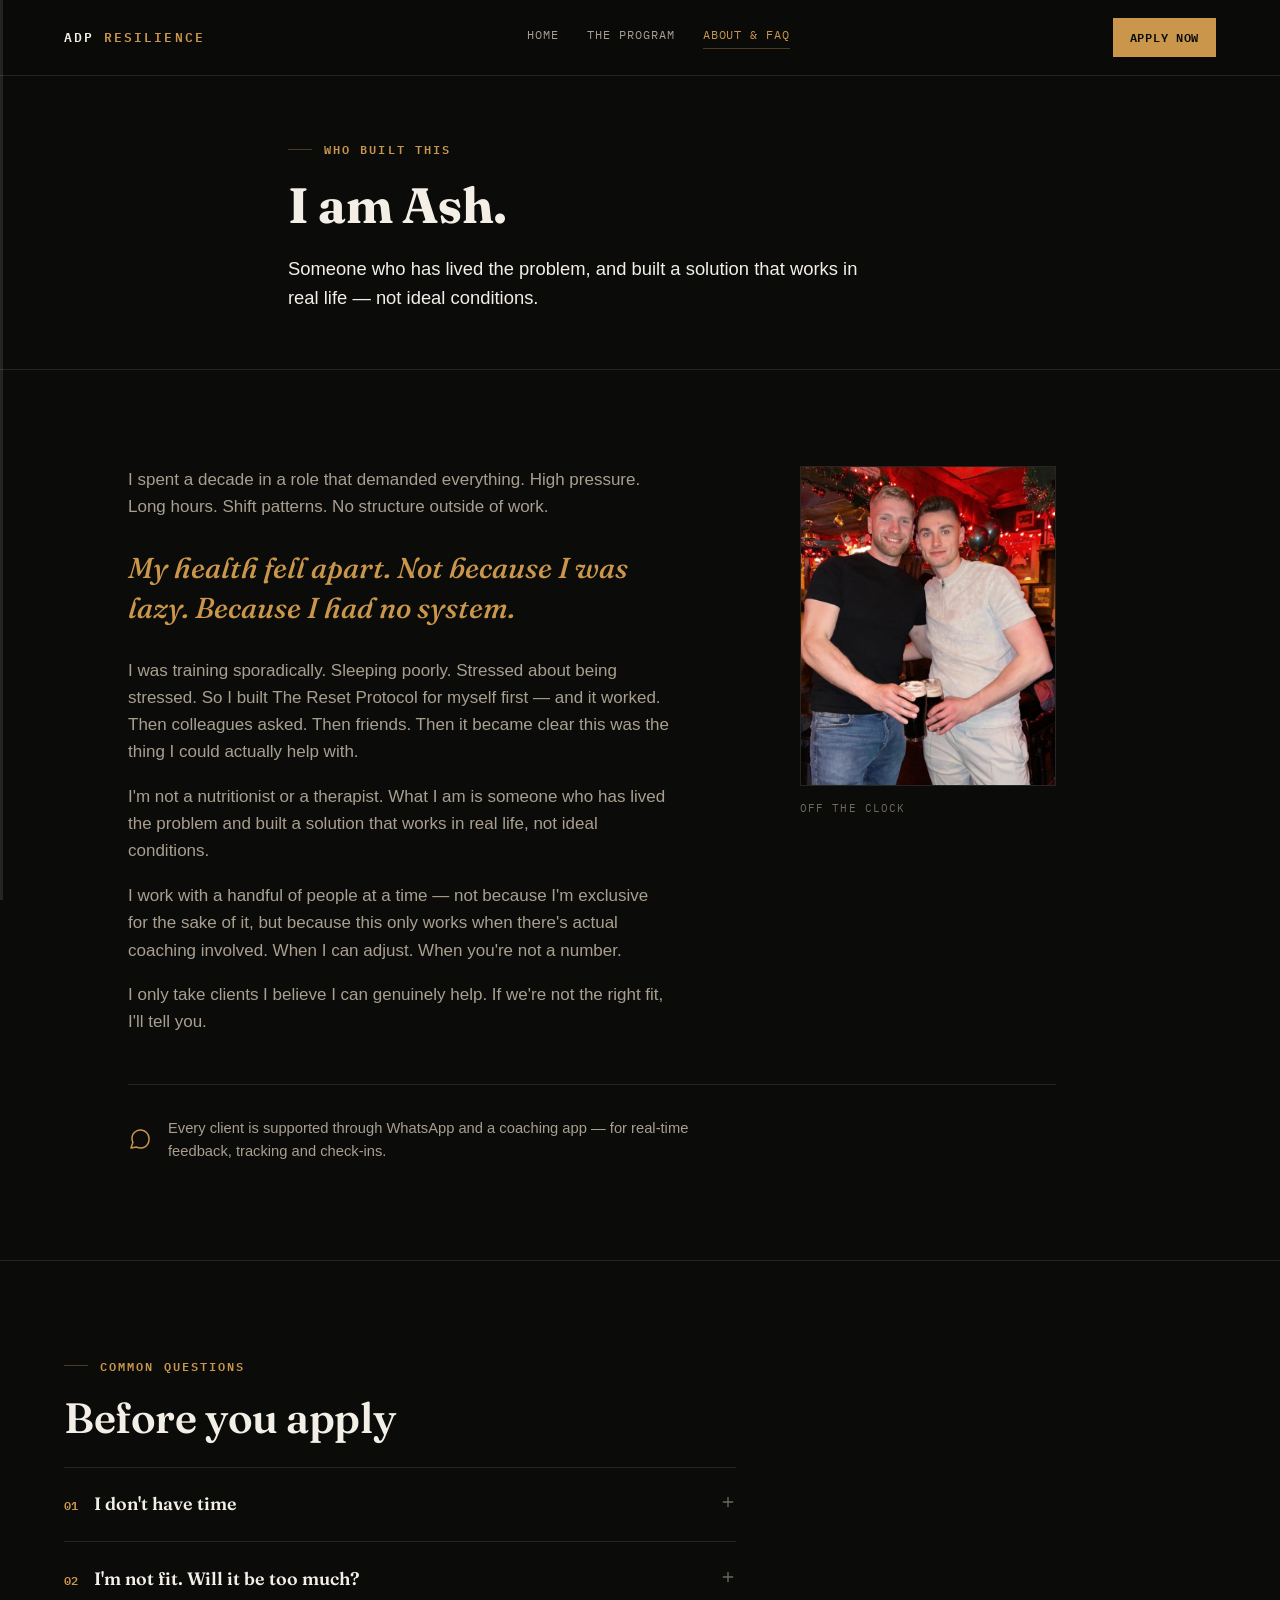
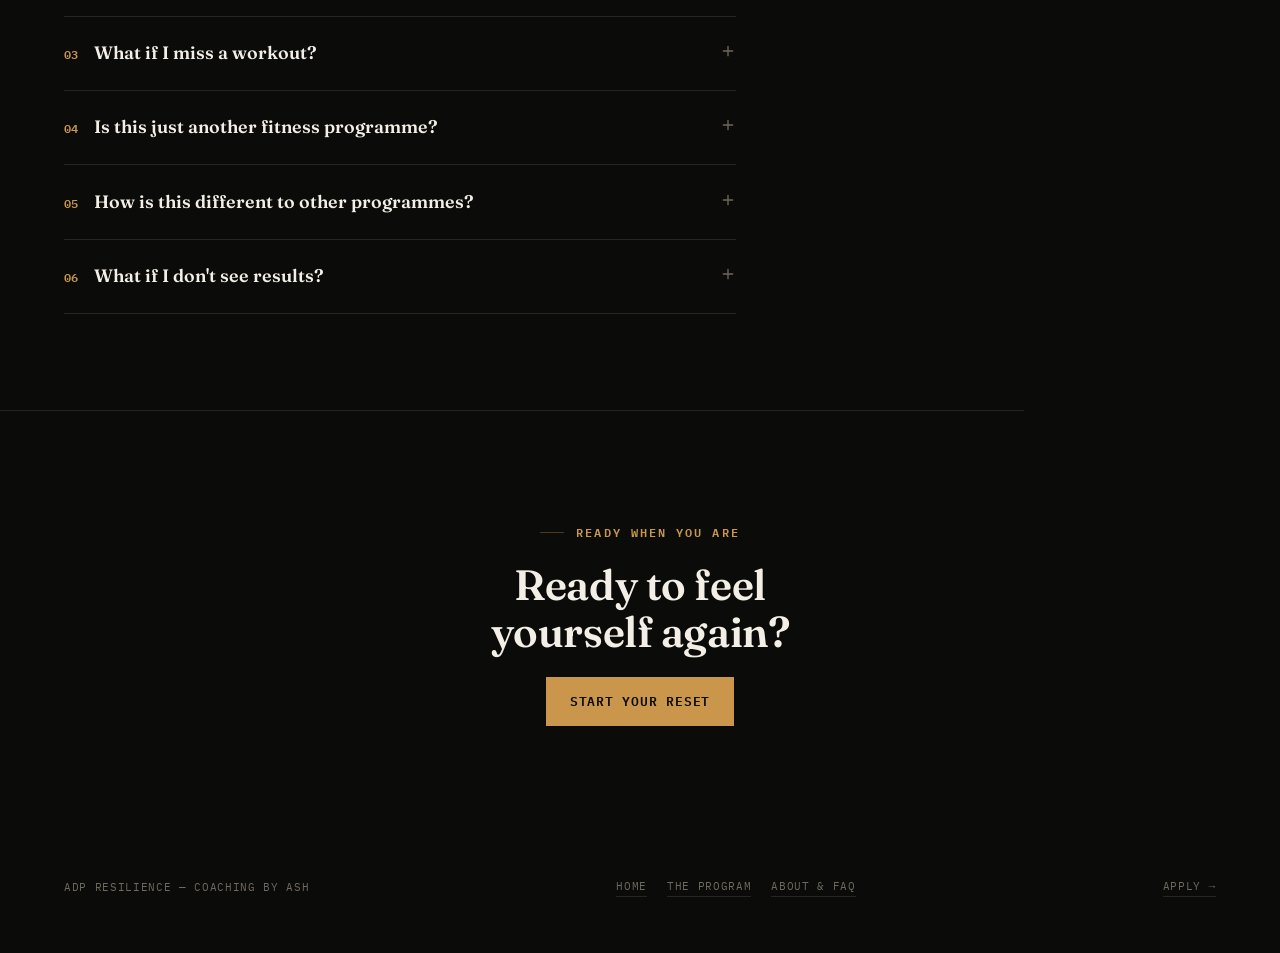
==== about.html @ 6385ed0d "Rebuild as a 3-page static site: home, program, about & FAQ Restructured the original single-page Ca" ====
<!doctype html>
<html lang="en">
<head>
<meta charset="utf-8">
<meta name="viewport" content="width=device-width, initial-scale=1">
<title>About &amp; FAQ — ADP Resilience</title>
<meta name="description" content="Why Ash built The Reset Protocol, how clients are supported, and answers to the questions people ask before applying.">
<link rel="icon" type="image/svg+xml" href="assets/favicon.svg">
<link rel="stylesheet" href="assets/style.css">
</head>
<body>

<div id="rail" aria-hidden="true"><div id="rail-fill"></div></div>

<header class="nav">
  <a class="wordmark" href="index.html">ADP <span>RESILIENCE</span></a>
  <nav class="nav-links">
    <a href="index.html">Home</a>
    <a href="program.html">The Program</a>
    <a href="about.html" aria-current="page">About &amp; FAQ</a>
  </nav>
  <a class="btn btn-solid btn-small" href="https://elemental-case-751.notion.site/449fcb160bcc4b3e9f7b949beee46282?pvs=105" target="_blank" rel="noopener">Apply Now</a>
</header>

<main>

  <section class="page-head">
    <div class="section-inner">
      <p class="eyebrow">Who Built This</p>
      <h1>I am Ash.</h1>
      <p class="lede">Someone who has lived the problem, and built a solution that works in real life — not ideal conditions.</p>
    </div>
  </section>

  <section class="section" id="about">
    <div class="section-inner wide">
      <div class="about-grid">
        <div>
          <p>I spent a decade in a role that demanded everything. High pressure. Long hours. Shift patterns. No structure outside of work.</p>
          <p class="pull">My health fell apart. Not because I was lazy. Because I had no system.</p>
          <p>I was training sporadically. Sleeping poorly. Stressed about being stressed. So I built The Reset Protocol for myself first — and it worked. Then colleagues asked. Then friends. Then it became clear this was the thing I could actually help with.</p>
          <p>I'm not a nutritionist or a therapist. What I am is someone who has lived the problem and built a solution that works in real life, not ideal conditions.</p>
          <p>I work with a handful of people at a time — not because I'm exclusive for the sake of it, but because this only works when there's actual coaching involved. When I can adjust. When you're not a number.</p>
          <p>I only take clients I believe I can genuinely help. If we're not the right fit, I'll tell you.</p>
        </div>
        <div>
          <div class="about-photo"><img src="assets/images/ash-pub.jpg" alt="Ash off the clock, with a friend"></div>
          <p class="about-photo-cap">Off the clock</p>
        </div>
      </div>

      <div class="support-strip">
        <svg viewBox="0 0 24 24" fill="none" stroke="currentColor" stroke-width="1.5"><path d="M21 11.5a8.38 8.38 0 01-.9 3.8 8.5 8.5 0 01-7.6 4.7 8.38 8.38 0 01-3.8-.9L3 20l1.9-5.7a8.38 8.38 0 01-.9-3.8 8.5 8.5 0 014.7-7.6 8.38 8.38 0 013.8-.9h.5a8.48 8.48 0 018 8v.5z" stroke-linecap="round" stroke-linejoin="round"/></svg>
        <p>Every client is supported through WhatsApp and a coaching app — for real-time feedback, tracking and check-ins.</p>
      </div>
    </div>
  </section>

  <section class="section wide" id="faq">
    <div class="section-inner wide">
      <p class="eyebrow">Common Questions</p>
      <h2>Before you apply</h2>
      <div class="faq">
        <details>
          <summary><span class="q-no">01</span><span>I don't have time</span><svg class="chev" viewBox="0 0 24 24" fill="none" stroke="currentColor" stroke-width="2"><path d="M12 5v14M5 12h14" stroke-linecap="round"/></svg></summary>
          <p class="a">Most people find they have more time — because they're sleeping better and wasting less energy on scattered thinking.</p>
        </details>
        <details>
          <summary><span class="q-no">02</span><span>I'm not fit. Will it be too much?</span><svg class="chev" viewBox="0 0 24 24" fill="none" stroke="currentColor" stroke-width="2"><path d="M12 5v14M5 12h14" stroke-linecap="round"/></svg></summary>
          <p class="a">The Reset Protocol scales to you. If you haven't trained in years, we start there — you progress at your pace.</p>
        </details>
        <details>
          <summary><span class="q-no">03</span><span>What if I miss a workout?</span><svg class="chev" viewBox="0 0 24 24" fill="none" stroke="currentColor" stroke-width="2"><path d="M12 5v14M5 12h14" stroke-linecap="round"/></svg></summary>
          <p class="a">You'll miss things. Everyone does. One missed session doesn't restart the clock — consistency over perfection. We adjust and keep moving.</p>
        </details>
        <details>
          <summary><span class="q-no">04</span><span>Is this just another fitness programme?</span><svg class="chev" viewBox="0 0 24 24" fill="none" stroke="currentColor" stroke-width="2"><path d="M12 5v14M5 12h14" stroke-linecap="round"/></svg></summary>
          <p class="a">No. This is a system for how you live. Movement is part of it. Sleep structure is part of it. Stress management is part of it. It's about function.</p>
        </details>
        <details>
          <summary><span class="q-no">05</span><span>How is this different to other programmes?</span><svg class="chev" viewBox="0 0 24 24" fill="none" stroke="currentColor" stroke-width="2"><path d="M12 5v14M5 12h14" stroke-linecap="round"/></svg></summary>
          <p class="a">You're not following a generic template. You're working with someone who adjusts it to your life, your schedule, your actual situation. The coaching is the difference.</p>
        </details>
        <details>
          <summary><span class="q-no">06</span><span>What if I don't see results?</span><svg class="chev" viewBox="0 0 24 24" fill="none" stroke="currentColor" stroke-width="2"><path d="M12 5v14M5 12h14" stroke-linecap="round"/></svg></summary>
          <p class="a">You will — you're working with a coach who has the knowledge, and who cares.</p>
        </details>
      </div>
    </div>
  </section>

  <section class="section final" id="apply">
    <div class="section-inner">
      <p class="eyebrow" style="justify-content:center">Ready When You Are</p>
      <h2>Ready to feel yourself again?</h2>
      <div class="cta-row">
        <a class="btn btn-solid" href="https://elemental-case-751.notion.site/449fcb160bcc4b3e9f7b949beee46282?pvs=105" target="_blank" rel="noopener">Start your reset</a>
      </div>
    </div>
  </section>

</main>

<footer>
  <span>ADP Resilience — Coaching by Ash</span>
  <nav>
    <a href="index.html">Home</a>
    <a href="program.html">The Program</a>
    <a href="about.html">About &amp; FAQ</a>
  </nav>
  <a href="https://elemental-case-751.notion.site/449fcb160bcc4b3e9f7b949beee46282?pvs=105" target="_blank" rel="noopener">Apply →</a>
</footer>

<script src="assets/script.js"></script>
</body>
</html>
---- assets/style.css ----
/* ADP Resilience — The Reset Protocol
   Shared stylesheet for index.html / program.html / about.html */

@font-face {
  font-family: 'Fraunces Var';
  font-style: normal;
  font-weight: 600 900;
  font-display: swap;
  src: url('fonts/fraunces-var.woff2') format('woff2');
}
@font-face {
  font-family: 'Fraunces Var';
  font-style: italic;
  font-weight: 500;
  font-display: swap;
  src: url('fonts/fraunces-500i.woff2') format('woff2');
}
@font-face {
  font-family: 'Plex Mono';
  font-style: normal;
  font-weight: 400;
  font-display: swap;
  src: url('fonts/plexmono-400.woff2') format('woff2');
}
@font-face {
  font-family: 'Plex Mono';
  font-style: normal;
  font-weight: 500;
  font-display: swap;
  src: url('fonts/plexmono-500.woff2') format('woff2');
}
@font-face {
  font-family: 'Plex Mono';
  font-style: normal;
  font-weight: 600;
  font-display: swap;
  src: url('fonts/plexmono-600.woff2') format('woff2');
}

:root{
  --bg: #0b0b0a;
  --bg-raised: #16140f;
  --ink: #f3efe7;
  --ink-soft: #a89f8f;
  --ink-faint: #6f6a5f;
  --accent: #c9964b;
  --accent-soft: rgba(201,150,75,0.14);
  --accent-line: rgba(201,150,75,0.35);
  --line: rgba(243,239,231,0.11);
  --good: #7f9a72;
  --bad: #b56a4d;

  --font-display: 'Fraunces Var', 'Iowan Old Style', Georgia, serif;
  --font-body: -apple-system, BlinkMacSystemFont, 'Segoe UI', 'Helvetica Neue', Arial, sans-serif;
  --font-mono: 'Plex Mono', ui-monospace, SFMono-Regular, Menlo, Consolas, monospace;

  --measure: 38rem;
  --edge: clamp(1.5rem, 5vw, 4.5rem);
}

*,*::before,*::after{ box-sizing: border-box; }
html{ scroll-behavior: smooth; }
@media (prefers-reduced-motion: reduce){
  html{ scroll-behavior: auto; }
  *{ animation-duration: 0.001ms !important; animation-iteration-count: 1 !important; transition-duration: 0.001ms !important; }
}

body{
  margin: 0;
  background: var(--bg);
  color: var(--ink);
  font-family: var(--font-body);
  font-size: 1.0625rem;
  line-height: 1.6;
  -webkit-font-smoothing: antialiased;
  overflow-x: hidden;
}

img{ max-width: 100%; display: block; }
a{ color: inherit; }
::selection{ background: var(--accent); color: #0b0b0a; }

a:focus-visible, button:focus-visible, summary:focus-visible{
  outline: 2px solid var(--accent);
  outline-offset: 3px;
}

/* ---------- progress rail ---------- */
#rail{ position: fixed; top: 0; left: 0; width: 3px; height: 100%; background: var(--line); z-index: 60; }
#rail-fill{ width: 100%; height: 0%; background: var(--accent); transition: height 0.08s linear; }

/* ---------- nav ---------- */
header.nav{
  position: sticky;
  top: 0;
  z-index: 50;
  display: flex;
  align-items: center;
  justify-content: space-between;
  gap: 1.5rem;
  padding: 1.1rem var(--edge);
  background: rgba(11,11,10,0.86);
  backdrop-filter: blur(10px);
  border-bottom: 1px solid var(--line);
}
.wordmark{
  font-family: var(--font-mono);
  font-weight: 600;
  font-size: 0.8rem;
  letter-spacing: 0.16em;
  text-transform: uppercase;
  text-decoration: none;
  white-space: nowrap;
}
.wordmark span{ color: var(--accent); }

.nav-links{
  display: flex;
  gap: 1.75rem;
  font-family: var(--font-mono);
  font-size: 0.74rem;
  letter-spacing: 0.08em;
  text-transform: uppercase;
  margin: 0 auto;
}
.nav-links a{
  text-decoration: none;
  color: var(--ink-soft);
  padding-bottom: 0.2rem;
  border-bottom: 1px solid transparent;
  transition: color 0.2s ease, border-color 0.2s ease;
}
.nav-links a:hover{ color: var(--ink); }
.nav-links a[aria-current="page"]{ color: var(--accent); border-color: var(--accent-line); }

@media (max-width: 680px){ .nav-links{ display: none; } }

.btn{
  display: inline-flex;
  align-items: center;
  gap: 0.5rem;
  font-family: var(--font-mono);
  font-weight: 600;
  font-size: 0.8rem;
  letter-spacing: 0.06em;
  text-transform: uppercase;
  text-decoration: none;
  padding: 0.85rem 1.4rem;
  border: 1px solid transparent;
  white-space: nowrap;
  transition: background-color 0.2s ease, color 0.2s ease, border-color 0.2s ease, transform 0.15s ease;
}
.btn-solid{ background: var(--accent); color: #0b0b0a; }
.btn-solid:hover{ background: #e0ac5f; transform: translateY(-1px); }
.btn-ghost{ border-color: var(--accent-line); color: var(--ink); }
.btn-ghost:hover{ border-color: var(--accent); background: var(--accent-soft); }
.btn-small{ padding: 0.6rem 1rem; font-size: 0.72rem; }

/* ---------- layout ---------- */
main{ display: block; }
.section{
  padding: 6rem var(--edge);
  border-bottom: 1px solid var(--line);
  position: relative;
}
.section-inner{ max-width: var(--measure); margin: 0 auto; }
.wide{ max-width: 64rem; }

.eyebrow{
  display: flex;
  align-items: center;
  gap: 0.75rem;
  font-family: var(--font-mono);
  font-size: 0.72rem;
  font-weight: 600;
  letter-spacing: 0.18em;
  text-transform: uppercase;
  color: var(--accent);
  margin: 0 0 1.25rem;
}
.eyebrow::before{ content: ''; width: 1.5rem; height: 1px; background: var(--accent-line); }

h1,h2,h3{
  font-family: var(--font-display);
  font-weight: 700;
  line-height: 1.12;
  letter-spacing: -0.01em;
  text-wrap: balance;
  margin: 0 0 1.25rem;
  color: var(--ink);
}
h2{ font-size: clamp(1.9rem, 2.6vw + 1rem, 2.65rem); font-weight: 600; }
h3{ font-size: 1.2rem; font-weight: 600; }

p{ margin: 0 0 1.1rem; color: var(--ink-soft); max-width: 34rem; }
p:last-child{ margin-bottom: 0; }
.lede{ font-size: 1.15rem; color: var(--ink); max-width: 36rem; }

.pull{
  font-family: var(--font-display);
  font-style: italic;
  font-weight: 500;
  font-size: clamp(1.35rem, 1.6vw + 1rem, 1.8rem);
  color: var(--accent);
  line-height: 1.4;
  max-width: 32rem;
  margin: 1.75rem 0;
}

/* ---------- page head (subpages) ---------- */
.page-head{
  padding: 4rem var(--edge) 3.5rem;
  border-bottom: 1px solid var(--line);
}
.page-head .section-inner{ max-width: 44rem; }
.page-head h1{ font-size: clamp(2.1rem, 2.8vw + 1rem, 3.1rem); }

/* ---------- hero (home) ---------- */
.hero{ padding: 4.5rem var(--edge) 5rem; border-bottom: 1px solid var(--line); }
.hero-grid{ max-width: 74rem; margin: 0 auto; display: grid; grid-template-columns: 1.25fr 0.75fr; gap: 4rem; align-items: center; }
.hero h1{ font-size: clamp(2.5rem, 3.6vw + 1.2rem, 4.1rem); font-weight: 700; }
.hero .lede{ margin-bottom: 1.75rem; }
.hero .close-line{ font-family: var(--font-display); font-style: italic; font-weight: 500; color: var(--ink); font-size: 1.15rem; margin-bottom: 2rem; }
.cta-row{ display: flex; flex-wrap: wrap; gap: 0.85rem; }

.hero-meta{
  margin-top: 2.5rem;
  display: flex; flex-wrap: wrap; gap: 0.4rem 1.25rem;
  font-family: var(--font-mono); font-size: 0.72rem; letter-spacing: 0.1em; text-transform: uppercase;
  color: var(--ink-faint);
}

.hero-portrait{ position: relative; justify-self: center; }
.portrait-frame{
  width: clamp(13rem, 18vw, 17rem);
  aspect-ratio: 1;
  border-radius: 50%;
  overflow: hidden;
  border: 1px solid var(--accent-line);
  outline: 1px solid var(--line);
  outline-offset: 10px;
}
.portrait-frame img{ width: 100%; height: 100%; object-fit: cover; }
.portrait-cap{
  text-align: center; margin-top: 1.5rem;
  font-family: var(--font-mono); font-size: 0.7rem; letter-spacing: 0.1em; text-transform: uppercase;
  color: var(--ink-faint);
}
.portrait-cap strong{ color: var(--ink-soft); font-weight: 600; }

.stamp{
  position: absolute; top: -1.25rem; right: -0.5rem;
  border: 1px solid var(--accent-line);
  padding: 0.5rem 0.7rem;
  font-family: var(--font-mono); font-size: 0.62rem; letter-spacing: 0.14em; text-transform: uppercase;
  color: var(--accent);
  transform: rotate(4deg);
  background: var(--bg);
}

/* ---------- problem lines ---------- */
.line-list{ list-style: none; margin: 0 0 1.5rem; padding: 0; max-width: 34rem; }
.line-list li{ padding: 0.9rem 0 0.9rem 1.5rem; border-top: 1px solid var(--line); position: relative; color: var(--ink-soft); font-size: 1.05rem; }
.line-list li:last-child{ border-bottom: 1px solid var(--line); }
.line-list li::before{ content: '—'; position: absolute; left: 0; color: var(--accent); }

/* ---------- modules ---------- */
.modules{ display: grid; grid-template-columns: repeat(3, 1fr); gap: 1px; background: var(--line); border: 1px solid var(--line); margin-top: 2.5rem; }
.module{ background: var(--bg); padding: 2.25rem 1.75rem; }
.module-no{ font-family: var(--font-mono); font-size: 0.75rem; letter-spacing: 0.1em; color: var(--ink-faint); font-variant-numeric: tabular-nums; }
.module h3{ margin: 0.6rem 0 0.85rem; }
.module p{ font-size: 0.95rem; }

/* ---------- compact module list (home teaser) ---------- */
.module-teaser{ list-style: none; margin: 2rem 0 0; padding: 0; max-width: 34rem; display: grid; gap: 0; }
.module-teaser li{ display: flex; gap: 1rem; padding: 1rem 0; border-top: 1px solid var(--line); }
.module-teaser li:last-child{ border-bottom: 1px solid var(--line); }
.module-teaser .module-no{ flex: none; padding-top: 0.15rem; }
.module-teaser strong{ display: block; color: var(--ink); font-weight: 600; margin-bottom: 0.2rem; }
.module-teaser span.d{ color: var(--ink-soft); font-size: 0.95rem; }

/* ---------- outcomes ---------- */
.outcomes{ display: grid; grid-template-columns: repeat(4, 1fr); gap: 2.5rem; margin-top: 2.5rem; }
.outcome-icon{ width: 2rem; height: 2rem; color: var(--accent); margin-bottom: 1.1rem; }
.outcome p{ font-size: 0.95rem; color: var(--ink-soft); max-width: none; }

/* ---------- eligibility ---------- */
.elig-grid{ display: grid; grid-template-columns: 1fr 1fr; gap: 3rem; margin-top: 2.5rem; max-width: 56rem; }
.elig h3{ font-family: var(--font-mono); font-size: 0.78rem; letter-spacing: 0.14em; text-transform: uppercase; font-weight: 600; }
.elig.fit h3{ color: var(--good); }
.elig.notfit h3{ color: var(--bad); }
.mark-list{ list-style: none; margin: 1.25rem 0 0; padding: 0; }
.mark-list li{ display: flex; gap: 0.75rem; padding: 0.7rem 0; border-top: 1px solid var(--line); color: var(--ink-soft); font-size: 0.98rem; }
.mark-list li:last-child{ padding-bottom: 0; }
.mark{ flex: none; width: 1.15rem; height: 1.15rem; margin-top: 0.15rem; }
.mark.good{ color: var(--good); }
.mark.bad{ color: var(--bad); }

/* ---------- offer ---------- */
.offer-list{ list-style: none; margin: 2rem 0 2rem; padding: 0; max-width: 34rem; }
.offer-list li{ display: flex; gap: 0.85rem; padding: 0.85rem 0; border-top: 1px solid var(--line); color: var(--ink); font-size: 1.02rem; }
.offer-list li:last-child{ border-bottom: 1px solid var(--line); }
.offer-list .mark{ color: var(--good); }
.offer-note{ margin-top: 1.25rem; font-size: 0.9rem; }
.offer-note a{ color: var(--accent); text-decoration: underline; text-underline-offset: 3px; }

/* ---------- guarantee ---------- */
.guarantee-list{ list-style: none; margin: 2rem 0 0; padding: 0; max-width: 36rem; display: grid; gap: 1.75rem; }
.guarantee-list p{ max-width: none; font-size: 1.02rem; color: var(--ink-soft); padding-left: 1.5rem; border-left: 2px solid var(--accent-line); }

/* ---------- about ---------- */
.about-grid{ display: grid; grid-template-columns: 1fr 16rem; gap: 3.5rem; align-items: start; max-width: 58rem; }
.about-photo{ border: 1px solid var(--line); overflow: hidden; aspect-ratio: 4/5; }
.about-photo img{ width: 100%; height: 100%; object-fit: cover; filter: grayscale(0.15) contrast(1.02); }
.about-photo-cap{ font-family: var(--font-mono); font-size: 0.68rem; letter-spacing: 0.1em; text-transform: uppercase; color: var(--ink-faint); margin-top: 0.9rem; }

.support-strip{ display: flex; align-items: center; gap: 1rem; max-width: 58rem; margin-top: 3rem; padding-top: 2rem; border-top: 1px solid var(--line); }
.support-strip svg{ flex: none; width: 1.5rem; height: 1.5rem; color: var(--accent); }
.support-strip p{ font-size: 0.92rem; margin: 0; }

/* ---------- faq ---------- */
.faq{ max-width: 42rem; margin-top: 1.5rem; }
.faq details{ border-top: 1px solid var(--line); padding: 1.4rem 0; }
.faq details:last-child{ border-bottom: 1px solid var(--line); }
.faq summary{ cursor: pointer; list-style: none; display: flex; align-items: baseline; gap: 1rem; font-family: var(--font-display); font-weight: 600; font-size: 1.12rem; color: var(--ink); }
.faq summary::-webkit-details-marker{ display: none; }
.faq summary .q-no{ font-family: var(--font-mono); font-size: 0.75rem; color: var(--accent); font-weight: 600; flex: none; font-variant-numeric: tabular-nums; }
.faq summary .chev{ margin-left: auto; flex: none; width: 1rem; height: 1rem; color: var(--ink-faint); transition: transform 0.25s ease; }
.faq details[open] summary .chev{ transform: rotate(45deg); }
.faq .a{ margin: 1rem 0 0 2.1rem; color: var(--ink-soft); max-width: 32rem; font-size: 0.98rem; }

/* ---------- cross-page link strip (home) ---------- */
.link-strip{ display: grid; grid-template-columns: 1fr 1fr; gap: 1px; background: var(--line); border: 1px solid var(--line); margin-top: 2.5rem; }
.link-card{ background: var(--bg); padding: 2rem 1.75rem; text-decoration: none; display: block; transition: background-color 0.2s ease; }
.link-card:hover{ background: var(--bg-raised); }
.link-card .eyebrow{ margin-bottom: 0.85rem; }
.link-card h3{ margin-bottom: 0.5rem; }
.link-card p{ font-size: 0.92rem; margin: 0; }
.link-card .arrow{ display: inline-block; margin-top: 1rem; color: var(--accent); font-family: var(--font-mono); font-size: 0.75rem; letter-spacing: 0.08em; text-transform: uppercase; }

/* ---------- final cta ---------- */
.final{ text-align: center; padding: 7rem var(--edge); border-bottom: none; }
.final .section-inner{ max-width: 34rem; margin: 0 auto; display: flex; flex-direction: column; align-items: center; }
.final h2{ text-wrap: balance; }
.final .cta-row{ justify-content: center; }

footer{
  padding: 2.5rem var(--edge) 3.5rem;
  display: flex; flex-wrap: wrap; gap: 1rem; align-items: center; justify-content: space-between;
  font-family: var(--font-mono); font-size: 0.7rem; letter-spacing: 0.06em; text-transform: uppercase;
  color: var(--ink-faint);
}
footer nav{ display: flex; gap: 1.25rem; }
footer a{ color: var(--ink-faint); text-decoration: none; border-bottom: 1px solid var(--line); }
footer a:hover{ color: var(--accent); border-color: var(--accent); }

/* ---------- responsive ---------- */
@media (max-width: 900px){
  .hero-grid{ grid-template-columns: 1fr; gap: 3rem; }
  .hero-portrait{ order: -1; }
  .modules{ grid-template-columns: 1fr; }
  .outcomes{ grid-template-columns: 1fr 1fr; row-gap: 2.5rem; }
  .elig-grid{ grid-template-columns: 1fr; gap: 2.5rem; }
  .about-grid{ grid-template-columns: 1fr; }
  .about-photo{ max-width: 14rem; }
  .link-strip{ grid-template-columns: 1fr; }
}
@media (max-width: 560px){
  .section{ padding: 4rem var(--edge); }
  .hero{ padding-top: 3rem; }
  .outcomes{ grid-template-columns: 1fr 1fr; }
  .stamp{ display: none; }
}
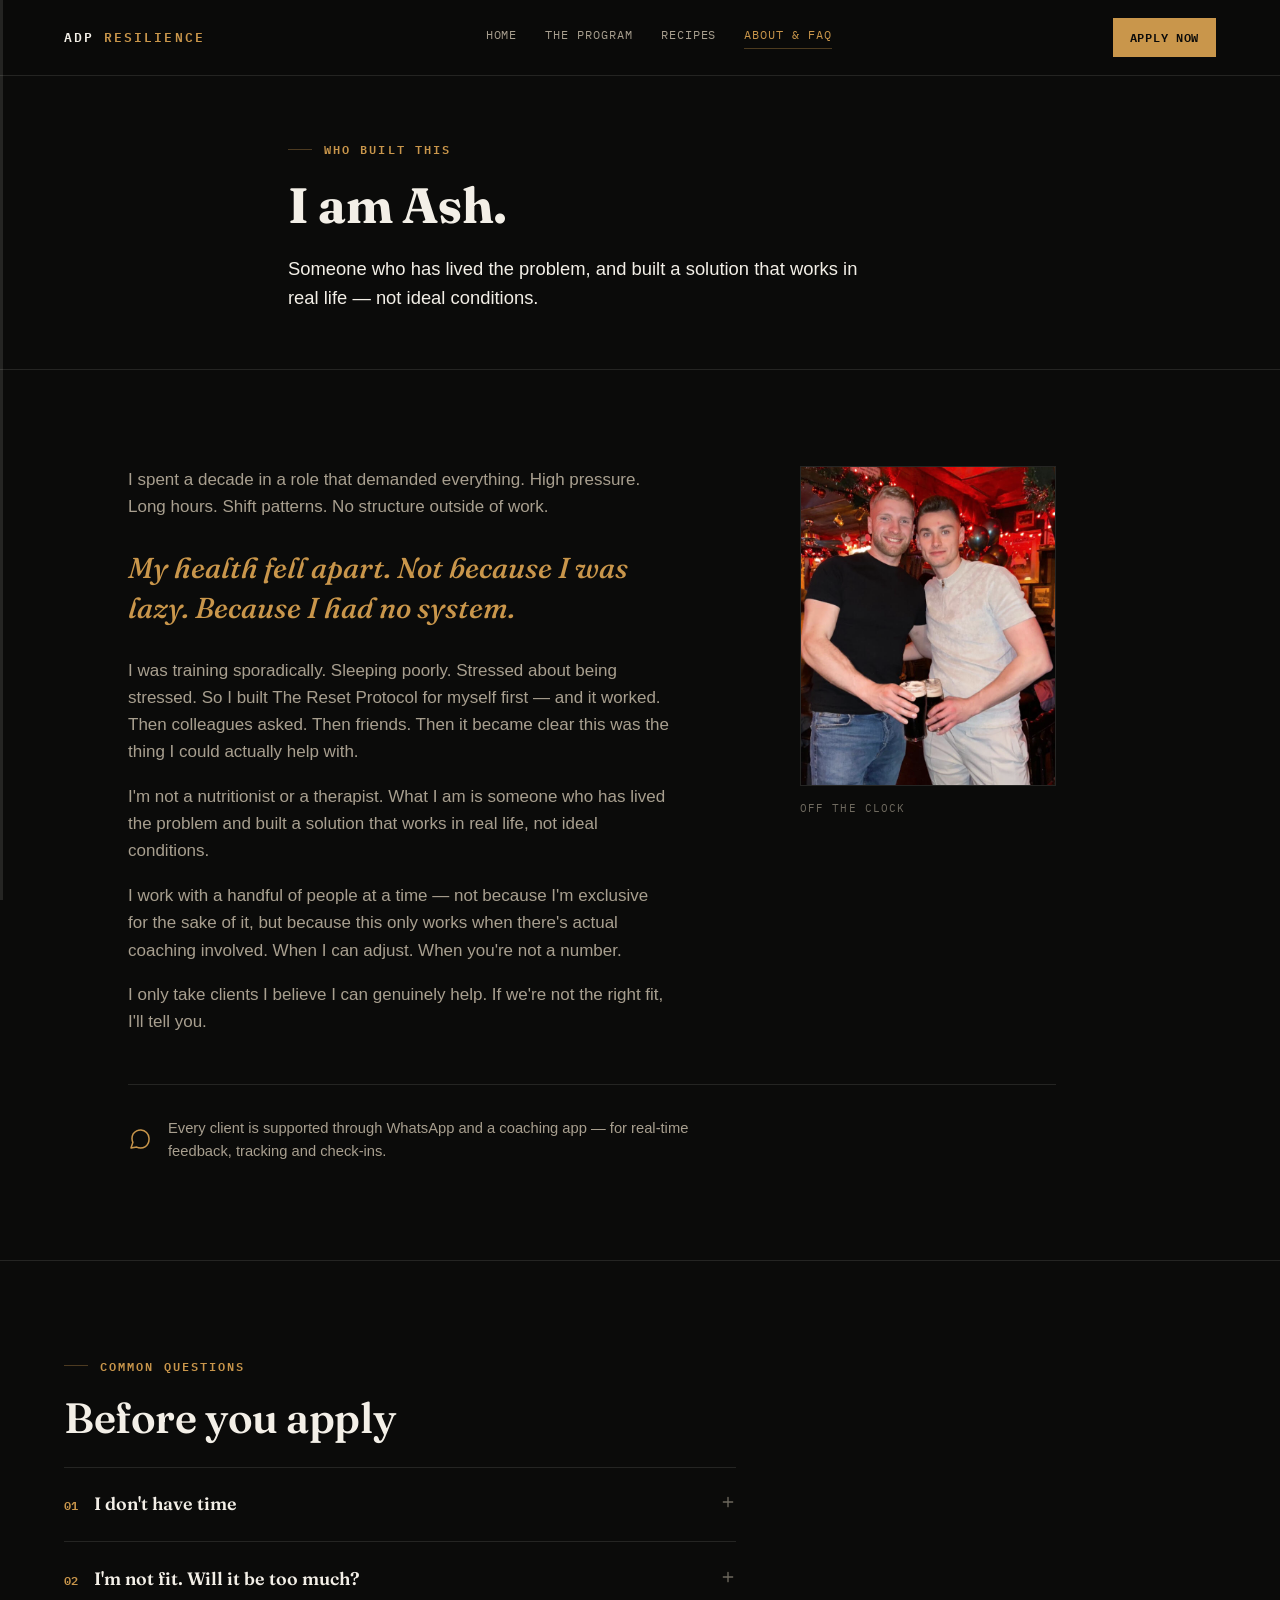
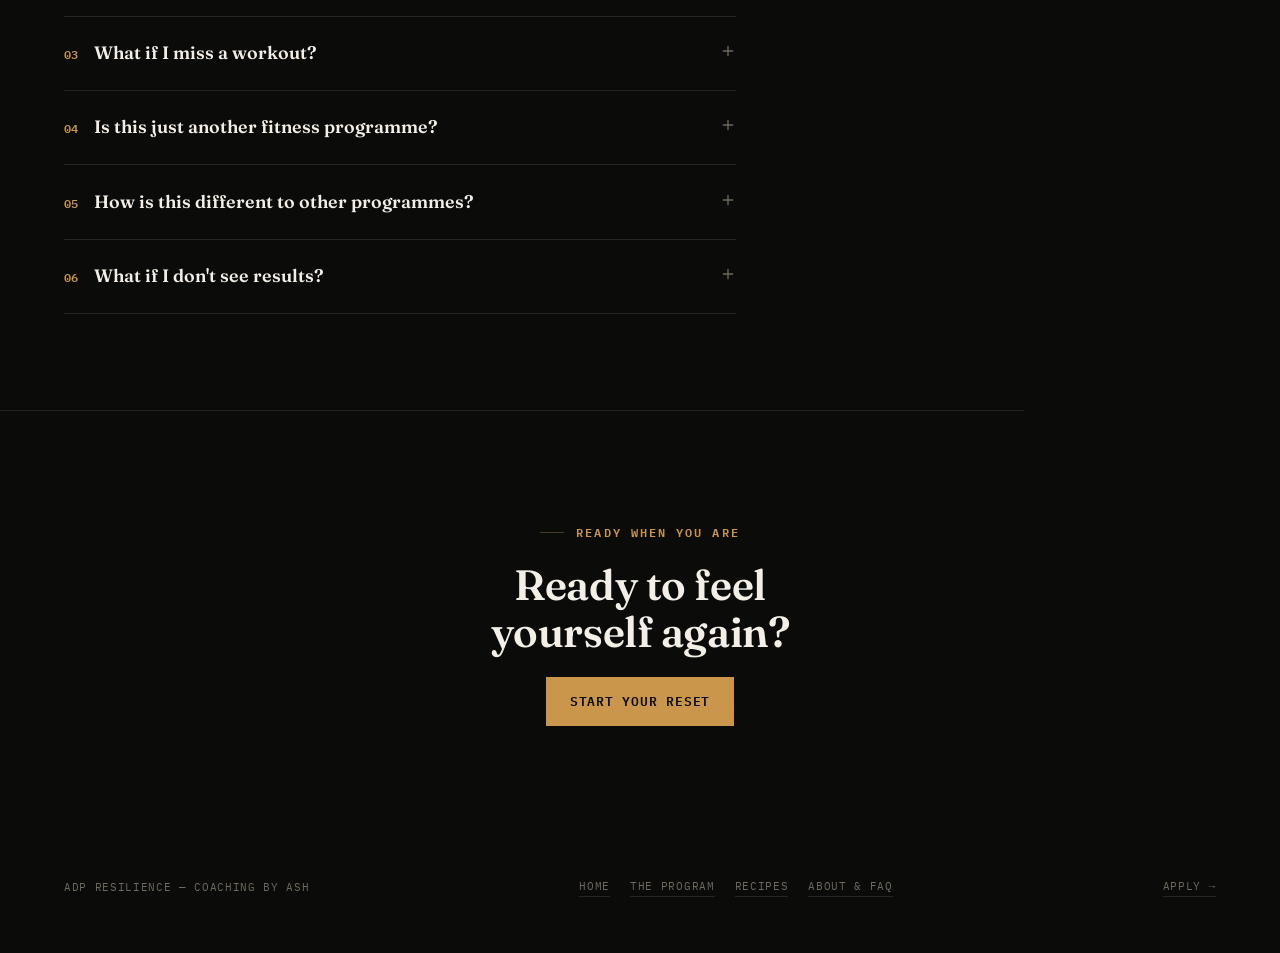
==== commit fabe2788: "Add Recipes page: ADP Resilience x Common Table Kitchen - New recipes.html with 39 high-protein reci" ====
--- a/about.html
+++ b/about.html
@@ -6,7 +6,7 @@
 <title>About &amp; FAQ — ADP Resilience</title>
 <meta name="description" content="Why Ash built The Reset Protocol, how clients are supported, and answers to the questions people ask before applying.">
 <link rel="icon" type="image/svg+xml" href="assets/favicon.svg">
-<link rel="stylesheet" href="assets/style.css">
+<link rel="stylesheet" href="assets/style.css?v=3">
 </head>
 <body>
 
@@ -14,12 +14,19 @@
 
 <header class="nav">
   <a class="wordmark" href="index.html">ADP <span>RESILIENCE</span></a>
-  <nav class="nav-links">
+  <nav class="nav-links" id="nav-links">
     <a href="index.html">Home</a>
     <a href="program.html">The Program</a>
+    <a href="recipes.html">Recipes</a>
     <a href="about.html" aria-current="page">About &amp; FAQ</a>
   </nav>
-  <a class="btn btn-solid btn-small" href="https://elemental-case-751.notion.site/449fcb160bcc4b3e9f7b949beee46282?pvs=105" target="_blank" rel="noopener">Apply Now</a>
+  <div class="nav-actions">
+    <a class="btn btn-solid btn-small" href="https://elemental-case-751.notion.site/449fcb160bcc4b3e9f7b949beee46282?pvs=105" target="_blank" rel="noopener">Apply Now</a>
+    <button class="nav-toggle" type="button" aria-label="Menu" aria-expanded="false" aria-controls="nav-links">
+      <svg class="icon-menu" viewBox="0 0 24 24" fill="none" stroke="currentColor" stroke-width="1.5"><path d="M3 6h18M3 12h18M3 18h18" stroke-linecap="round"/></svg>
+      <svg class="icon-close" viewBox="0 0 24 24" fill="none" stroke="currentColor" stroke-width="1.5"><path d="M5 5l14 14M19 5L5 19" stroke-linecap="round"/></svg>
+    </button>
+  </div>
 </header>
 
 <main>
@@ -106,11 +113,12 @@
   <nav>
     <a href="index.html">Home</a>
     <a href="program.html">The Program</a>
+    <a href="recipes.html">Recipes</a>
     <a href="about.html">About &amp; FAQ</a>
   </nav>
   <a href="https://elemental-case-751.notion.site/449fcb160bcc4b3e9f7b949beee46282?pvs=105" target="_blank" rel="noopener">Apply →</a>
 </footer>
 
-<script src="assets/script.js"></script>
+<script src="assets/script.js?v=3"></script>
 </body>
 </html>
--- a/assets/style.css
+++ b/assets/style.css
@@ -133,7 +133,47 @@
 .nav-links a:hover{ color: var(--ink); }
 .nav-links a[aria-current="page"]{ color: var(--accent); border-color: var(--accent-line); }
 
-@media (max-width: 680px){ .nav-links{ display: none; } }
+.nav-actions{ display: flex; align-items: center; gap: 0.75rem; flex: none; }
+
+.nav-toggle{
+  display: none;
+  align-items: center;
+  justify-content: center;
+  width: 2.6rem;
+  height: 2.6rem;
+  flex: none;
+  padding: 0;
+  background: var(--bg-raised);
+  border: 1px solid var(--accent-line);
+  color: var(--accent);
+  cursor: pointer;
+}
+.nav-toggle:hover{ background: var(--accent-soft); }
+.nav-toggle svg{ width: 1.3rem; height: 1.3rem; }
+.nav-toggle .icon-close{ display: none; }
+.nav-toggle[aria-expanded="true"] .icon-menu{ display: none; }
+.nav-toggle[aria-expanded="true"] .icon-close{ display: block; }
+
+@media (max-width: 680px){
+  header.nav{ flex-wrap: wrap; }
+  .nav-toggle{ display: inline-flex; }
+  .nav-actions{ order: 2; }
+  .nav-links{
+    display: none;
+    order: 3;
+    width: 100%;
+    flex-direction: column;
+    gap: 0;
+    margin: 1.1rem 0 0;
+    padding-top: 0.25rem;
+    border-top: 1px solid var(--line);
+  }
+  .nav-links.open{ display: flex; }
+  .nav-links a, .nav-links a[aria-current="page"]{
+    padding: 0.9rem 0.1rem;
+    border-bottom: 1px solid var(--line);
+  }
+}
 
 .btn{
   display: inline-flex;
@@ -329,6 +369,62 @@
 .faq details[open] summary .chev{ transform: rotate(45deg); }
 .faq .a{ margin: 1rem 0 0 2.1rem; color: var(--ink-soft); max-width: 32rem; font-size: 0.98rem; }
 
+/* ---------- recipes: collab header ---------- */
+.collab-header{ display: flex; align-items: center; justify-content: center; gap: 1.75rem; margin: 0.5rem 0 1.75rem; flex-wrap: wrap; }
+.collab-header .adp-logo{ height: 2.15rem; width: auto; }
+.collab-header .ct-logo{ height: 2.9rem; width: 2.9rem; border-radius: 50%; }
+.collab-x{ font-family: var(--font-mono); color: var(--ink-faint); font-size: 0.8rem; }
+.collab-note{ text-align: center; max-width: 34rem; margin: 0 auto 1.5rem; }
+.collab-link-row{ display: flex; justify-content: center; margin-bottom: 2.5rem; }
+
+/* ---------- recipes: filters ---------- */
+.recipe-filters{ display: flex; flex-wrap: wrap; gap: 0.6rem; margin: 0 0 2.5rem; }
+.recipe-filter{
+  font-family: var(--font-mono); font-size: 0.72rem; font-weight: 600; letter-spacing: 0.08em; text-transform: uppercase;
+  padding: 0.6rem 1.1rem; border: 1px solid var(--line); background: transparent; color: var(--ink-soft); cursor: pointer;
+  transition: color 0.2s ease, border-color 0.2s ease, background-color 0.2s ease;
+}
+.recipe-filter:hover{ border-color: var(--accent-line); color: var(--ink); }
+.recipe-filter.active{ border-color: var(--accent); color: var(--accent); background: var(--accent-soft); }
+.recipe-count{ font-family: var(--font-mono); font-size: 0.78rem; color: var(--ink-faint); margin: -1.25rem 0 2rem; }
+
+/* ---------- recipes: grid & cards ---------- */
+.recipe-grid{ display: grid; grid-template-columns: repeat(auto-fill, minmax(17rem, 1fr)); gap: 1.75rem; }
+.recipe-card{ border: 1px solid var(--line); background: var(--bg-raised); display: flex; flex-direction: column; }
+.recipe-photo{ aspect-ratio: 4/3; overflow: hidden; background: #14120d; flex: none; }
+.recipe-photo img{ width: 100%; height: 100%; object-fit: cover; display: block; }
+.recipe-photo.placeholder{ display: flex; align-items: center; justify-content: center; color: var(--ink-faint); }
+.recipe-photo.placeholder svg{ width: 2.25rem; height: 2.25rem; opacity: 0.55; }
+.recipe-body{ padding: 1.4rem 1.4rem 1.6rem; display: flex; flex-direction: column; gap: 0.8rem; flex: 1; }
+.recipe-top{ display: flex; align-items: center; justify-content: space-between; gap: 0.75rem; font-family: var(--font-mono); font-size: 0.66rem; font-weight: 600; letter-spacing: 0.08em; text-transform: uppercase; }
+.recipe-source{ color: var(--accent); }
+.recipe-source.ct{ color: #ff8a63; }
+.recipe-cal{ color: var(--ink-faint); white-space: nowrap; }
+.recipe-card h3{ margin: 0; font-size: 1.1rem; line-height: 1.25; }
+.recipe-macros{ display: flex; flex-wrap: wrap; gap: 0.3rem 1rem; font-family: var(--font-mono); font-size: 0.72rem; color: var(--ink-faint); }
+.recipe-macros strong{ color: var(--ink-soft); font-weight: 600; }
+.recipe-time{ font-family: var(--font-mono); font-size: 0.72rem; color: var(--ink-faint); }
+.recipe-details{ margin-top: auto; border-top: 1px solid var(--line); padding-top: 0.8rem; }
+.recipe-details summary{ cursor: pointer; list-style: none; display: flex; align-items: center; gap: 0.5rem; font-family: var(--font-mono); font-size: 0.7rem; font-weight: 600; letter-spacing: 0.08em; text-transform: uppercase; color: var(--ink-soft); }
+.recipe-details summary::-webkit-details-marker{ display: none; }
+.recipe-details summary:hover{ color: var(--ink); }
+.recipe-details summary .chev{ margin-left: auto; flex: none; width: 0.9rem; height: 0.9rem; color: var(--ink-faint); transition: transform 0.25s ease; }
+.recipe-details[open] summary .chev{ transform: rotate(45deg); }
+.recipe-expand{ margin-top: 1rem; font-size: 0.9rem; color: var(--ink-soft); }
+.recipe-expand h4{ font-family: var(--font-mono); font-size: 0.66rem; font-weight: 600; letter-spacing: 0.1em; text-transform: uppercase; color: var(--accent); margin: 1.1rem 0 0.5rem; }
+.recipe-expand h4:first-child{ margin-top: 0; }
+.recipe-expand ul, .recipe-expand ol{ margin: 0; padding-left: 1.1rem; }
+.recipe-expand li{ margin-bottom: 0.4rem; }
+.recipe-expand li::marker{ color: var(--ink-faint); }
+.recipe-source-link{ display: inline-block; margin-top: 1.1rem; color: var(--accent); font-family: var(--font-mono); font-size: 0.72rem; font-weight: 600; text-transform: uppercase; letter-spacing: 0.08em; text-decoration: none; border-bottom: 1px solid var(--accent-line); }
+.recipe-source-link:hover{ border-color: var(--accent); }
+.recipe-empty{ color: var(--ink-faint); font-size: 0.95rem; padding: 2rem 0; }
+
+@media (max-width: 640px){
+  .recipe-grid{ grid-template-columns: 1fr; }
+  .recipe-body{ padding: 1.1rem 1.1rem 1.3rem; }
+}
+
 /* ---------- cross-page link strip (home) ---------- */
 .link-strip{ display: grid; grid-template-columns: 1fr 1fr; gap: 1px; background: var(--line); border: 1px solid var(--line); margin-top: 2.5rem; }
 .link-card{ background: var(--bg); padding: 2rem 1.75rem; text-decoration: none; display: block; transition: background-color 0.2s ease; }
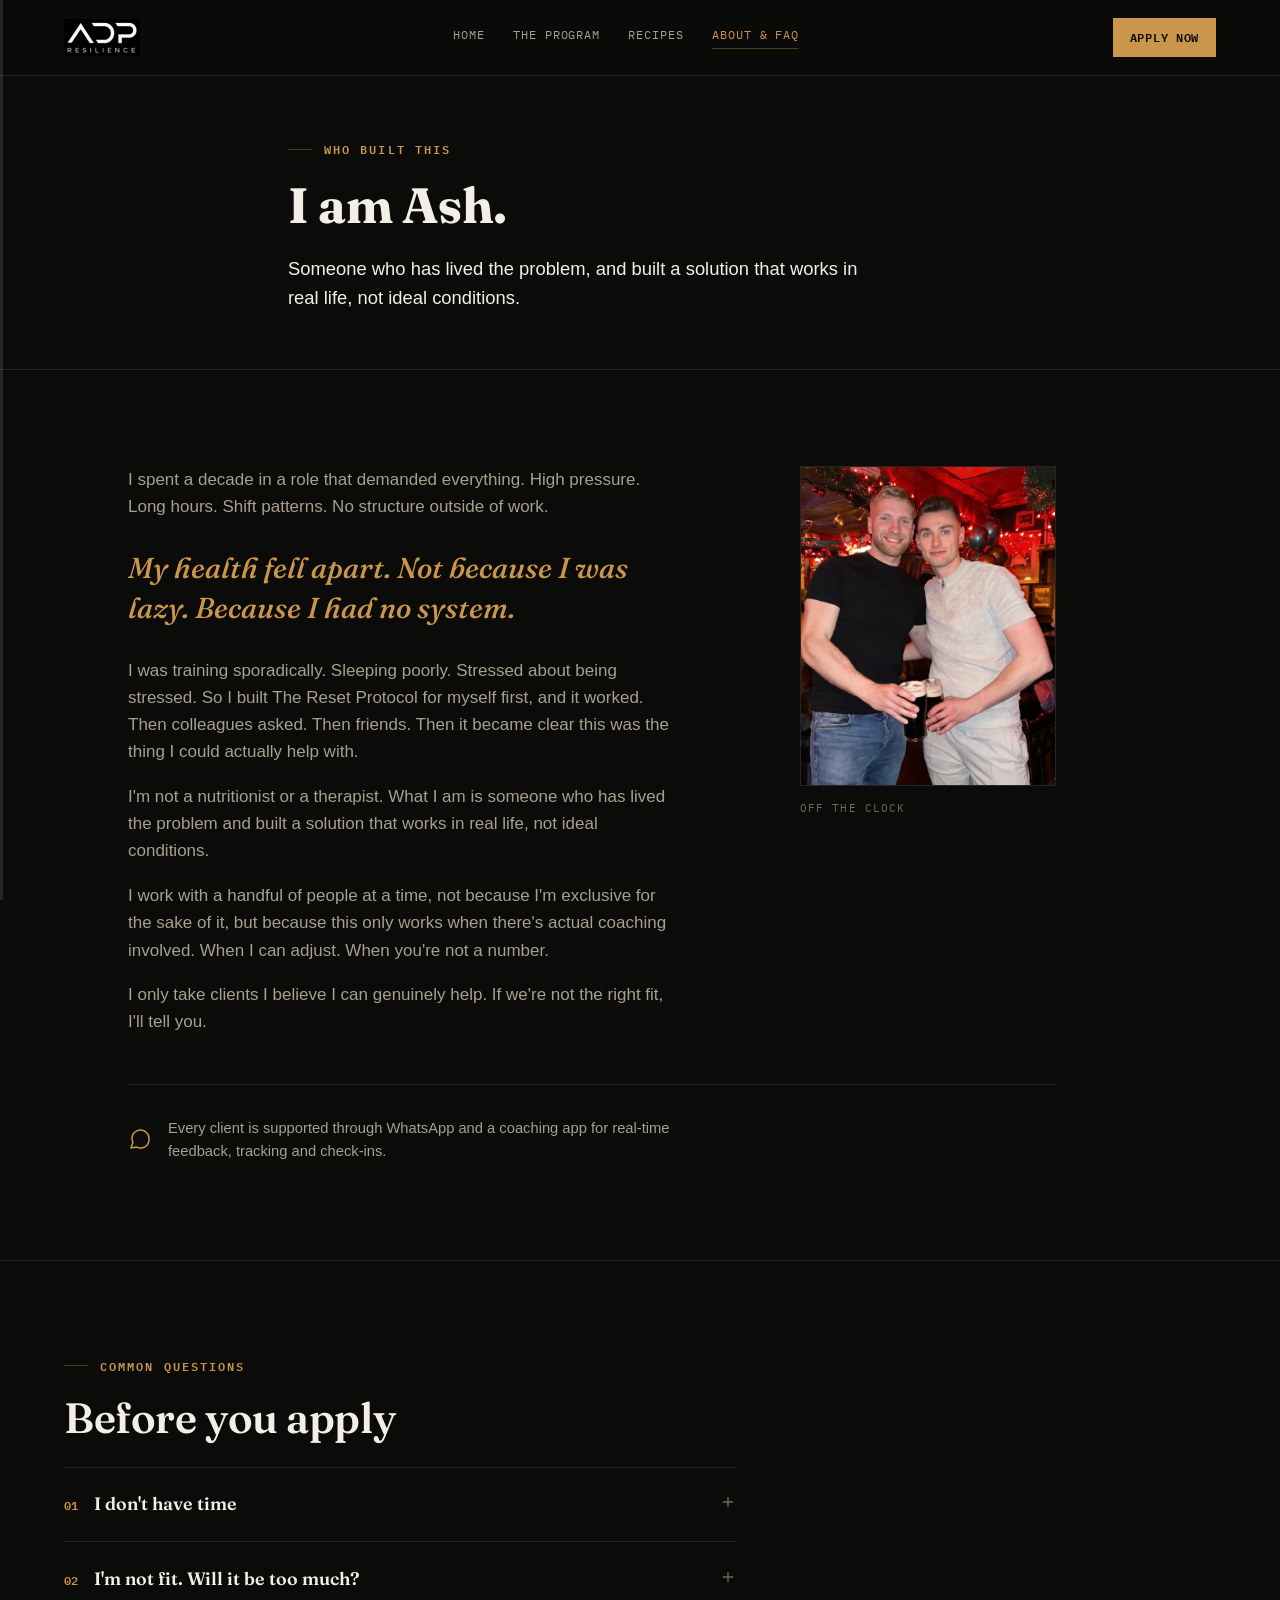
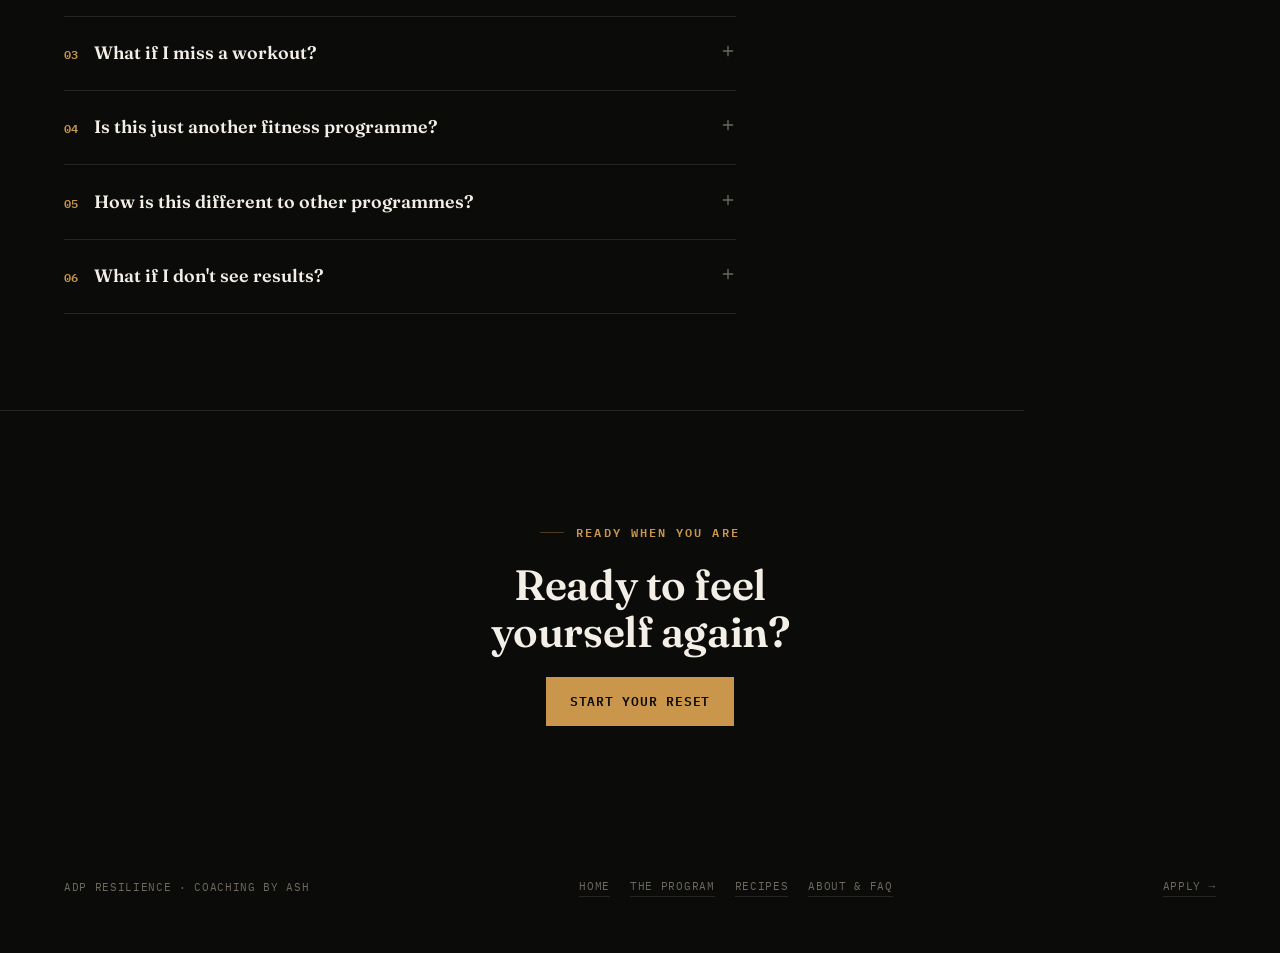
==== commit c7526db3: "Use ADP logo in nav on all pages, trim stylistic dashes - Replace the text wordmark with the actual " ====
--- a/about.html
+++ b/about.html
@@ -3,7 +3,7 @@
 <head>
 <meta charset="utf-8">
 <meta name="viewport" content="width=device-width, initial-scale=1">
-<title>About &amp; FAQ — ADP Resilience</title>
+<title>About &amp; FAQ | ADP Resilience</title>
 <meta name="description" content="Why Ash built The Reset Protocol, how clients are supported, and answers to the questions people ask before applying.">
 <link rel="icon" type="image/svg+xml" href="assets/favicon.svg">
 <link rel="stylesheet" href="assets/style.css?v=3">
@@ -13,7 +13,7 @@
 <div id="rail" aria-hidden="true"><div id="rail-fill"></div></div>
 
 <header class="nav">
-  <a class="wordmark" href="index.html">ADP <span>RESILIENCE</span></a>
+  <a class="wordmark" href="index.html"><img src="assets/images/adp-logo.png" alt="ADP Resilience"></a>
   <nav class="nav-links" id="nav-links">
     <a href="index.html">Home</a>
     <a href="program.html">The Program</a>
@@ -35,7 +35,7 @@
     <div class="section-inner">
       <p class="eyebrow">Who Built This</p>
       <h1>I am Ash.</h1>
-      <p class="lede">Someone who has lived the problem, and built a solution that works in real life — not ideal conditions.</p>
+      <p class="lede">Someone who has lived the problem, and built a solution that works in real life, not ideal conditions.</p>
     </div>
   </section>
 
@@ -45,9 +45,9 @@
         <div>
           <p>I spent a decade in a role that demanded everything. High pressure. Long hours. Shift patterns. No structure outside of work.</p>
           <p class="pull">My health fell apart. Not because I was lazy. Because I had no system.</p>
-          <p>I was training sporadically. Sleeping poorly. Stressed about being stressed. So I built The Reset Protocol for myself first — and it worked. Then colleagues asked. Then friends. Then it became clear this was the thing I could actually help with.</p>
+          <p>I was training sporadically. Sleeping poorly. Stressed about being stressed. So I built The Reset Protocol for myself first, and it worked. Then colleagues asked. Then friends. Then it became clear this was the thing I could actually help with.</p>
           <p>I'm not a nutritionist or a therapist. What I am is someone who has lived the problem and built a solution that works in real life, not ideal conditions.</p>
-          <p>I work with a handful of people at a time — not because I'm exclusive for the sake of it, but because this only works when there's actual coaching involved. When I can adjust. When you're not a number.</p>
+          <p>I work with a handful of people at a time, not because I'm exclusive for the sake of it, but because this only works when there's actual coaching involved. When I can adjust. When you're not a number.</p>
           <p>I only take clients I believe I can genuinely help. If we're not the right fit, I'll tell you.</p>
         </div>
         <div>
@@ -58,7 +58,7 @@
 
       <div class="support-strip">
         <svg viewBox="0 0 24 24" fill="none" stroke="currentColor" stroke-width="1.5"><path d="M21 11.5a8.38 8.38 0 01-.9 3.8 8.5 8.5 0 01-7.6 4.7 8.38 8.38 0 01-3.8-.9L3 20l1.9-5.7a8.38 8.38 0 01-.9-3.8 8.5 8.5 0 014.7-7.6 8.38 8.38 0 013.8-.9h.5a8.48 8.48 0 018 8v.5z" stroke-linecap="round" stroke-linejoin="round"/></svg>
-        <p>Every client is supported through WhatsApp and a coaching app — for real-time feedback, tracking and check-ins.</p>
+        <p>Every client is supported through WhatsApp and a coaching app for real-time feedback, tracking and check-ins.</p>
       </div>
     </div>
   </section>
@@ -70,15 +70,15 @@
       <div class="faq">
         <details>
           <summary><span class="q-no">01</span><span>I don't have time</span><svg class="chev" viewBox="0 0 24 24" fill="none" stroke="currentColor" stroke-width="2"><path d="M12 5v14M5 12h14" stroke-linecap="round"/></svg></summary>
-          <p class="a">Most people find they have more time — because they're sleeping better and wasting less energy on scattered thinking.</p>
+          <p class="a">Most people find they have more time because they're sleeping better and wasting less energy on scattered thinking.</p>
         </details>
         <details>
           <summary><span class="q-no">02</span><span>I'm not fit. Will it be too much?</span><svg class="chev" viewBox="0 0 24 24" fill="none" stroke="currentColor" stroke-width="2"><path d="M12 5v14M5 12h14" stroke-linecap="round"/></svg></summary>
-          <p class="a">The Reset Protocol scales to you. If you haven't trained in years, we start there — you progress at your pace.</p>
+          <p class="a">The Reset Protocol scales to you. If you haven't trained in years, we start there. You progress at your pace.</p>
         </details>
         <details>
           <summary><span class="q-no">03</span><span>What if I miss a workout?</span><svg class="chev" viewBox="0 0 24 24" fill="none" stroke="currentColor" stroke-width="2"><path d="M12 5v14M5 12h14" stroke-linecap="round"/></svg></summary>
-          <p class="a">You'll miss things. Everyone does. One missed session doesn't restart the clock — consistency over perfection. We adjust and keep moving.</p>
+          <p class="a">You'll miss things. Everyone does. One missed session doesn't restart the clock. Consistency over perfection. We adjust and keep moving.</p>
         </details>
         <details>
           <summary><span class="q-no">04</span><span>Is this just another fitness programme?</span><svg class="chev" viewBox="0 0 24 24" fill="none" stroke="currentColor" stroke-width="2"><path d="M12 5v14M5 12h14" stroke-linecap="round"/></svg></summary>
@@ -90,7 +90,7 @@
         </details>
         <details>
           <summary><span class="q-no">06</span><span>What if I don't see results?</span><svg class="chev" viewBox="0 0 24 24" fill="none" stroke="currentColor" stroke-width="2"><path d="M12 5v14M5 12h14" stroke-linecap="round"/></svg></summary>
-          <p class="a">You will — you're working with a coach who has the knowledge, and who cares.</p>
+          <p class="a">You will. You're working with a coach who has the knowledge, and who cares.</p>
         </details>
       </div>
     </div>
@@ -109,7 +109,7 @@
 </main>
 
 <footer>
-  <span>ADP Resilience — Coaching by Ash</span>
+  <span>ADP Resilience · Coaching by Ash</span>
   <nav>
     <a href="index.html">Home</a>
     <a href="program.html">The Program</a>
--- a/assets/style.css
+++ b/assets/style.css
@@ -104,15 +104,13 @@
   border-bottom: 1px solid var(--line);
 }
 .wordmark{
-  font-family: var(--font-mono);
-  font-weight: 600;
-  font-size: 0.8rem;
-  letter-spacing: 0.16em;
-  text-transform: uppercase;
+  display: flex;
+  align-items: center;
   text-decoration: none;
   white-space: nowrap;
-}
-.wordmark span{ color: var(--accent); }
+  flex: none;
+}
+.wordmark img{ height: 2.3rem; width: auto; display: block; }
 
 .nav-links{
   display: flex;
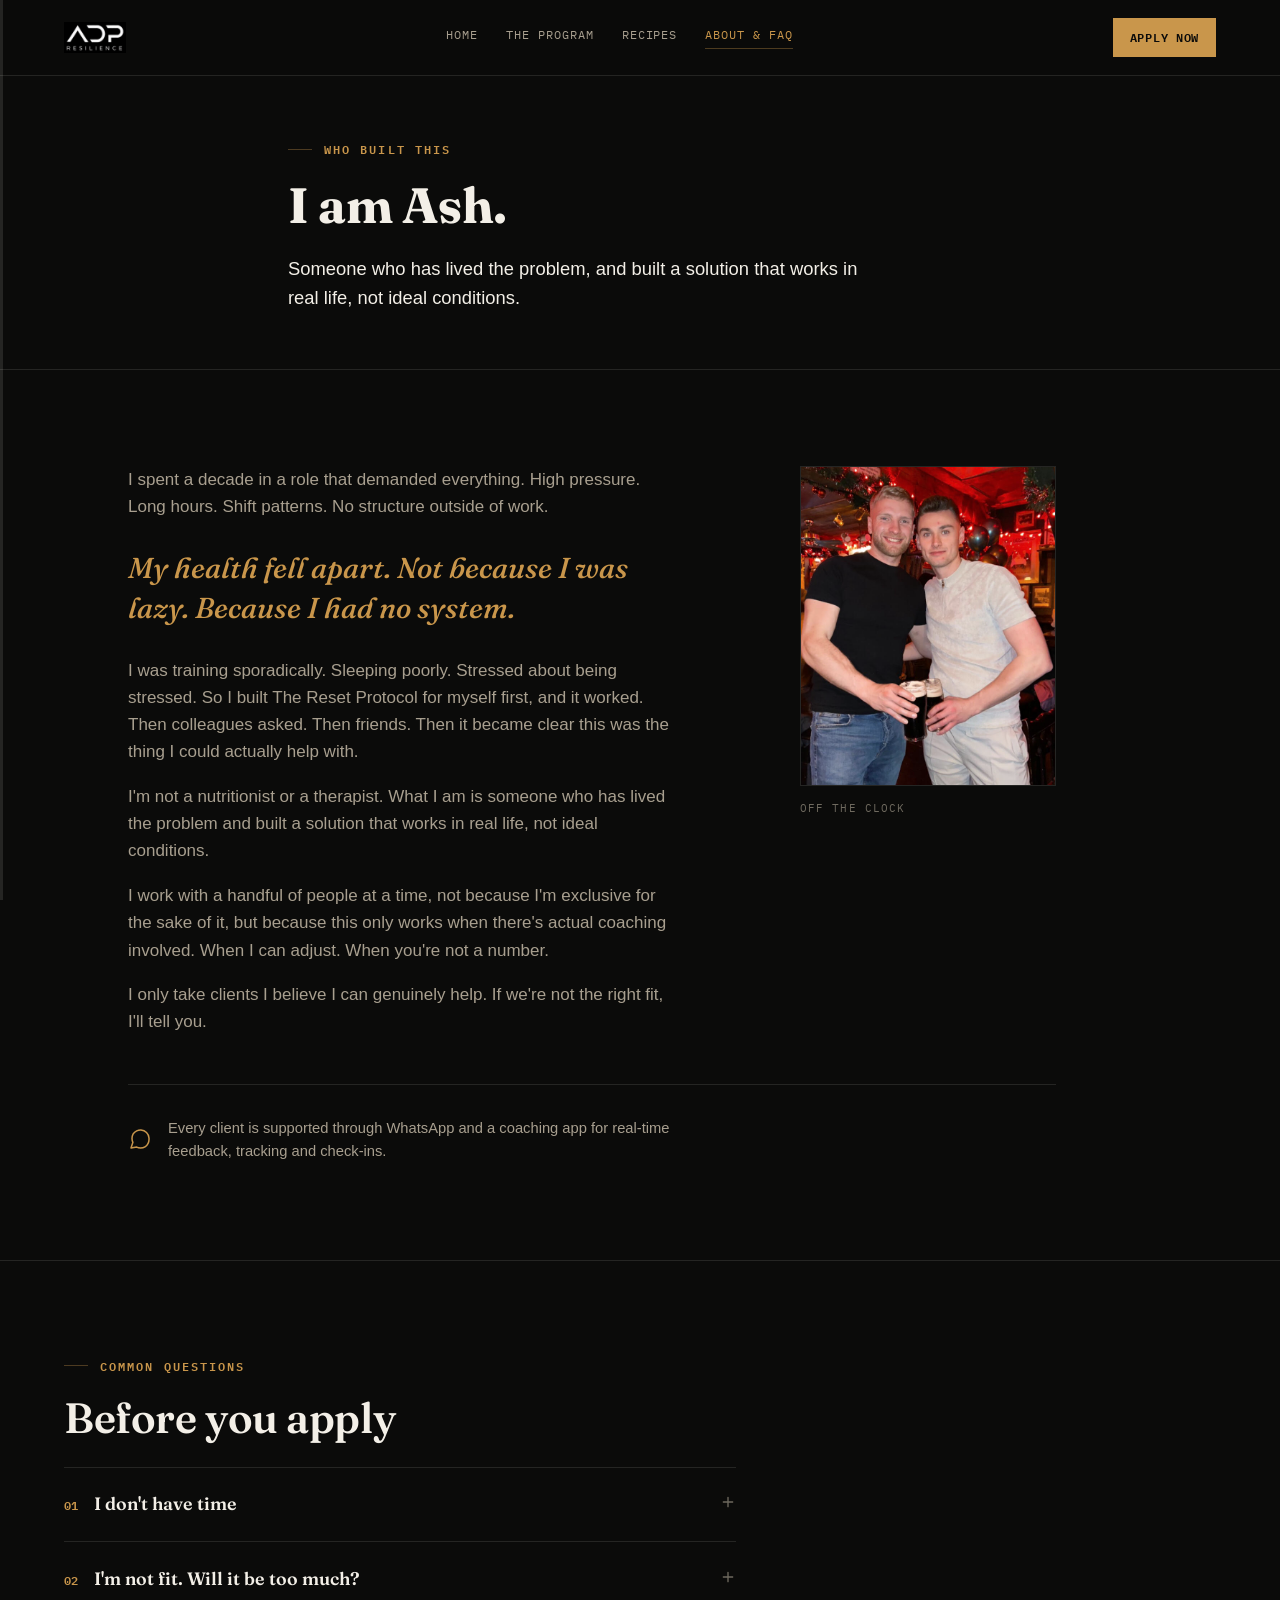
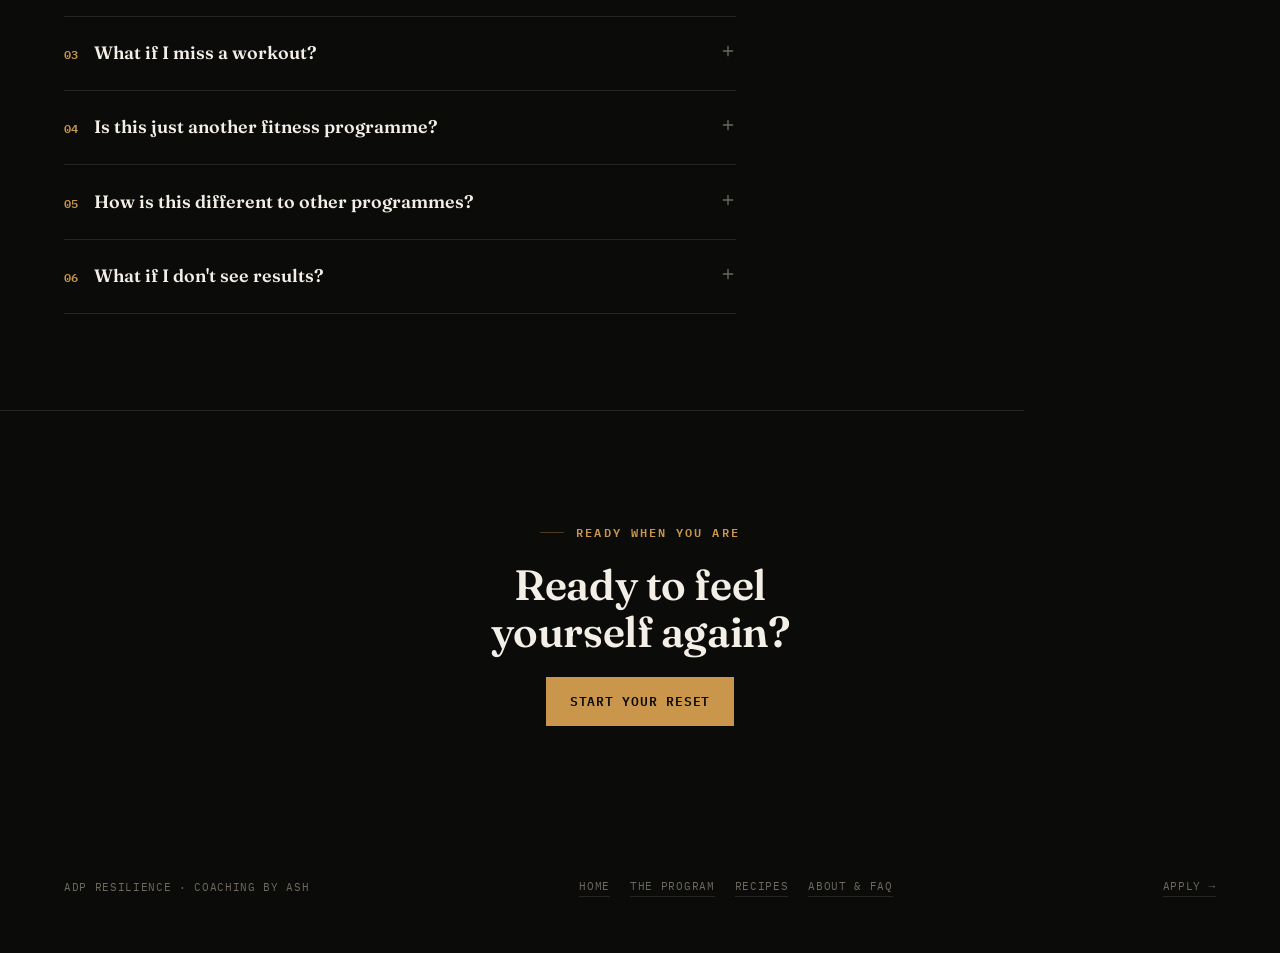
==== commit 1c247993: "Shrink nav logo slightly (2.3rem -> 1.9rem), bump CSS cache version Logo was already present in the " ====
--- a/about.html
+++ b/about.html
@@ -6,7 +6,7 @@
 <title>About &amp; FAQ | ADP Resilience</title>
 <meta name="description" content="Why Ash built The Reset Protocol, how clients are supported, and answers to the questions people ask before applying.">
 <link rel="icon" type="image/svg+xml" href="assets/favicon.svg">
-<link rel="stylesheet" href="assets/style.css?v=3">
+<link rel="stylesheet" href="assets/style.css?v=4">
 </head>
 <body>
 
--- a/assets/style.css
+++ b/assets/style.css
@@ -110,7 +110,7 @@
   white-space: nowrap;
   flex: none;
 }
-.wordmark img{ height: 2.3rem; width: auto; display: block; }
+.wordmark img{ height: 1.9rem; width: auto; display: block; }
 
 .nav-links{
   display: flex;
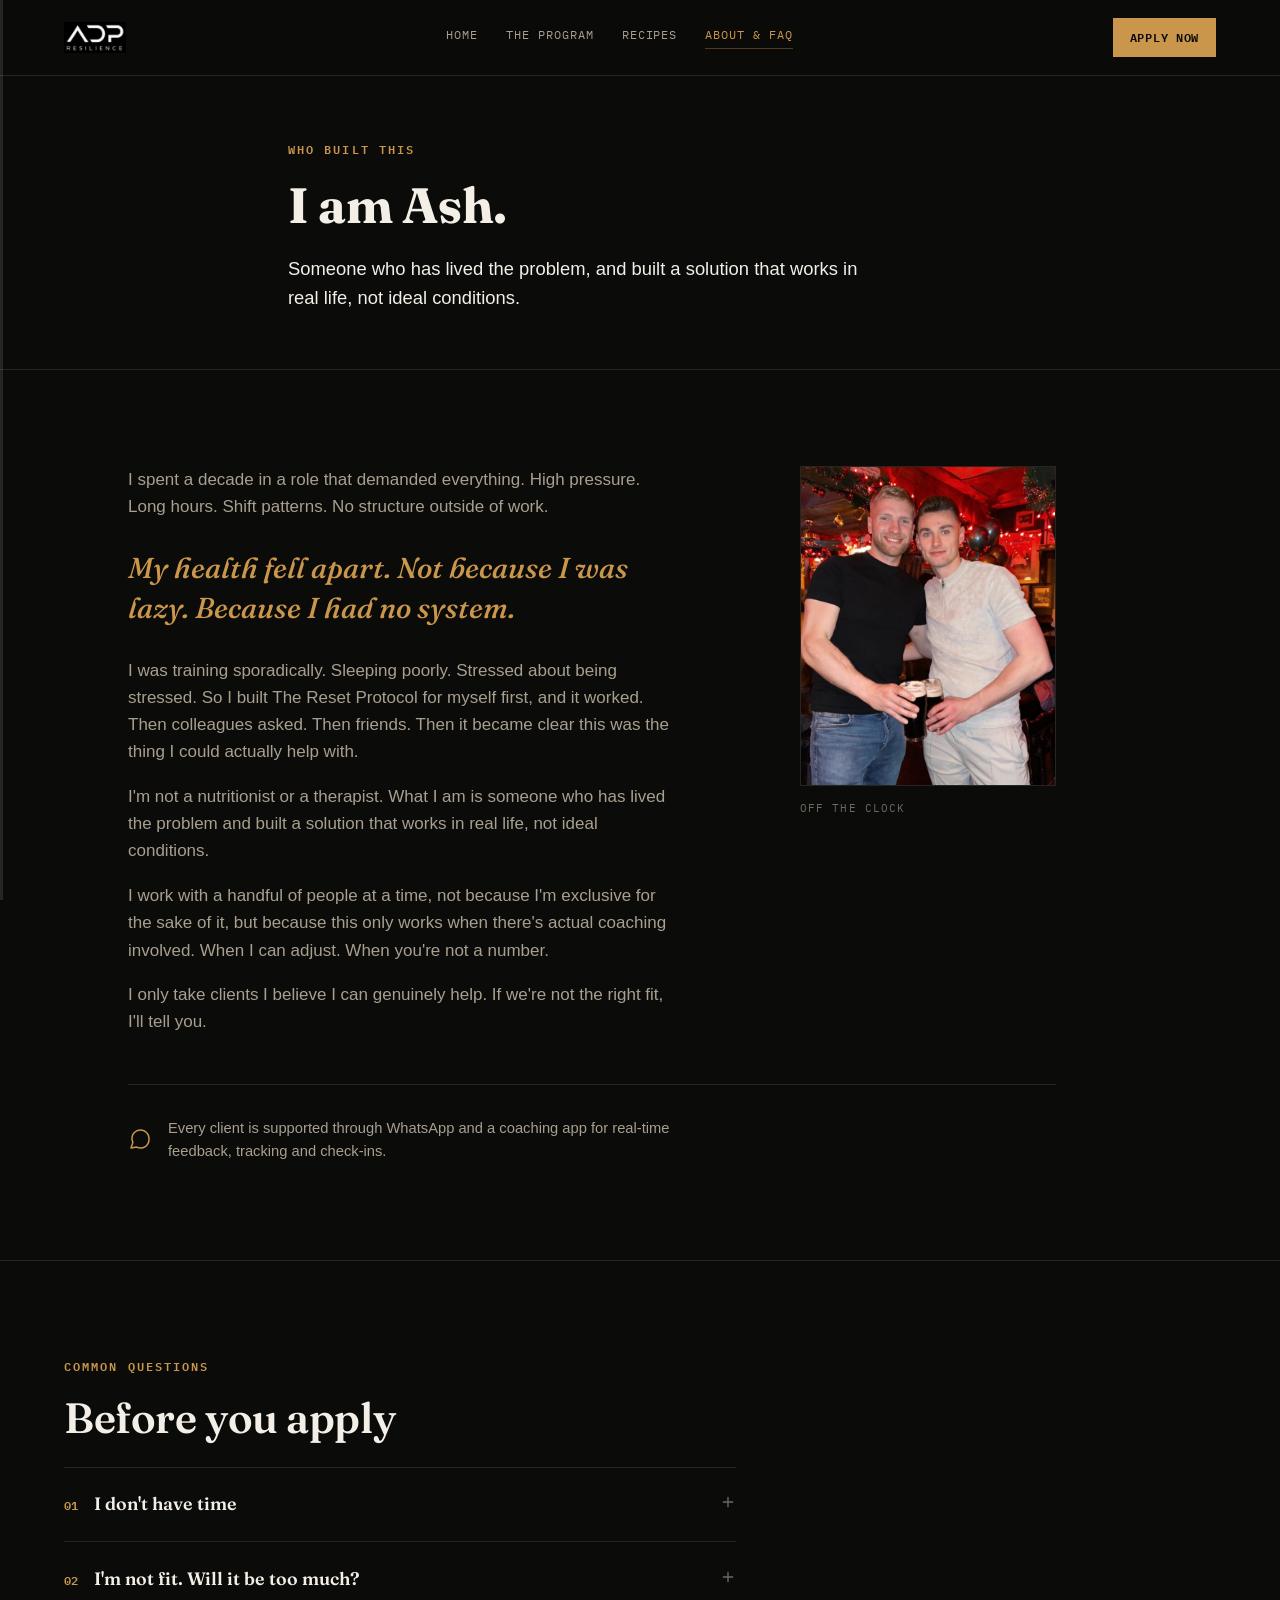
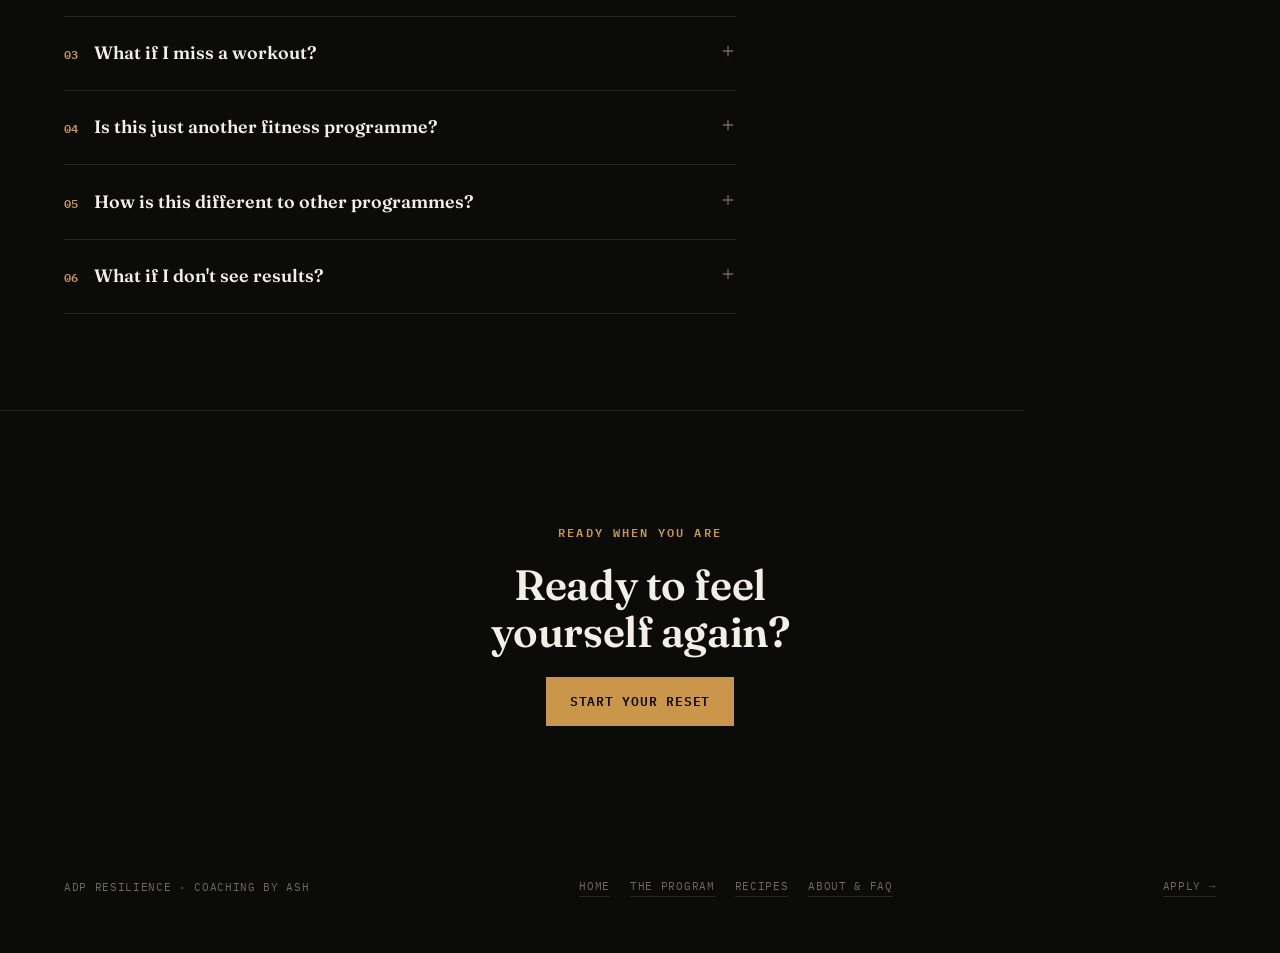
==== commit 92d115b4: "Remove decorative line markers (eyebrow prefix, list bullets) Both were small horizontal-line ::befo" ====
--- a/about.html
+++ b/about.html
@@ -6,7 +6,7 @@
 <title>About &amp; FAQ | ADP Resilience</title>
 <meta name="description" content="Why Ash built The Reset Protocol, how clients are supported, and answers to the questions people ask before applying.">
 <link rel="icon" type="image/svg+xml" href="assets/favicon.svg">
-<link rel="stylesheet" href="assets/style.css?v=4">
+<link rel="stylesheet" href="assets/style.css?v=5">
 </head>
 <body>
 
--- a/assets/style.css
+++ b/assets/style.css
@@ -207,7 +207,6 @@
 .eyebrow{
   display: flex;
   align-items: center;
-  gap: 0.75rem;
   font-family: var(--font-mono);
   font-size: 0.72rem;
   font-weight: 600;
@@ -216,7 +215,6 @@
   color: var(--accent);
   margin: 0 0 1.25rem;
 }
-.eyebrow::before{ content: ''; width: 1.5rem; height: 1px; background: var(--accent-line); }
 
 h1,h2,h3{
   font-family: var(--font-display);
@@ -298,9 +296,8 @@
 
 /* ---------- problem lines ---------- */
 .line-list{ list-style: none; margin: 0 0 1.5rem; padding: 0; max-width: 34rem; }
-.line-list li{ padding: 0.9rem 0 0.9rem 1.5rem; border-top: 1px solid var(--line); position: relative; color: var(--ink-soft); font-size: 1.05rem; }
+.line-list li{ padding: 0.9rem 0; border-top: 1px solid var(--line); color: var(--ink-soft); font-size: 1.05rem; }
 .line-list li:last-child{ border-bottom: 1px solid var(--line); }
-.line-list li::before{ content: '—'; position: absolute; left: 0; color: var(--accent); }
 
 /* ---------- modules ---------- */
 .modules{ display: grid; grid-template-columns: repeat(3, 1fr); gap: 1px; background: var(--line); border: 1px solid var(--line); margin-top: 2.5rem; }
